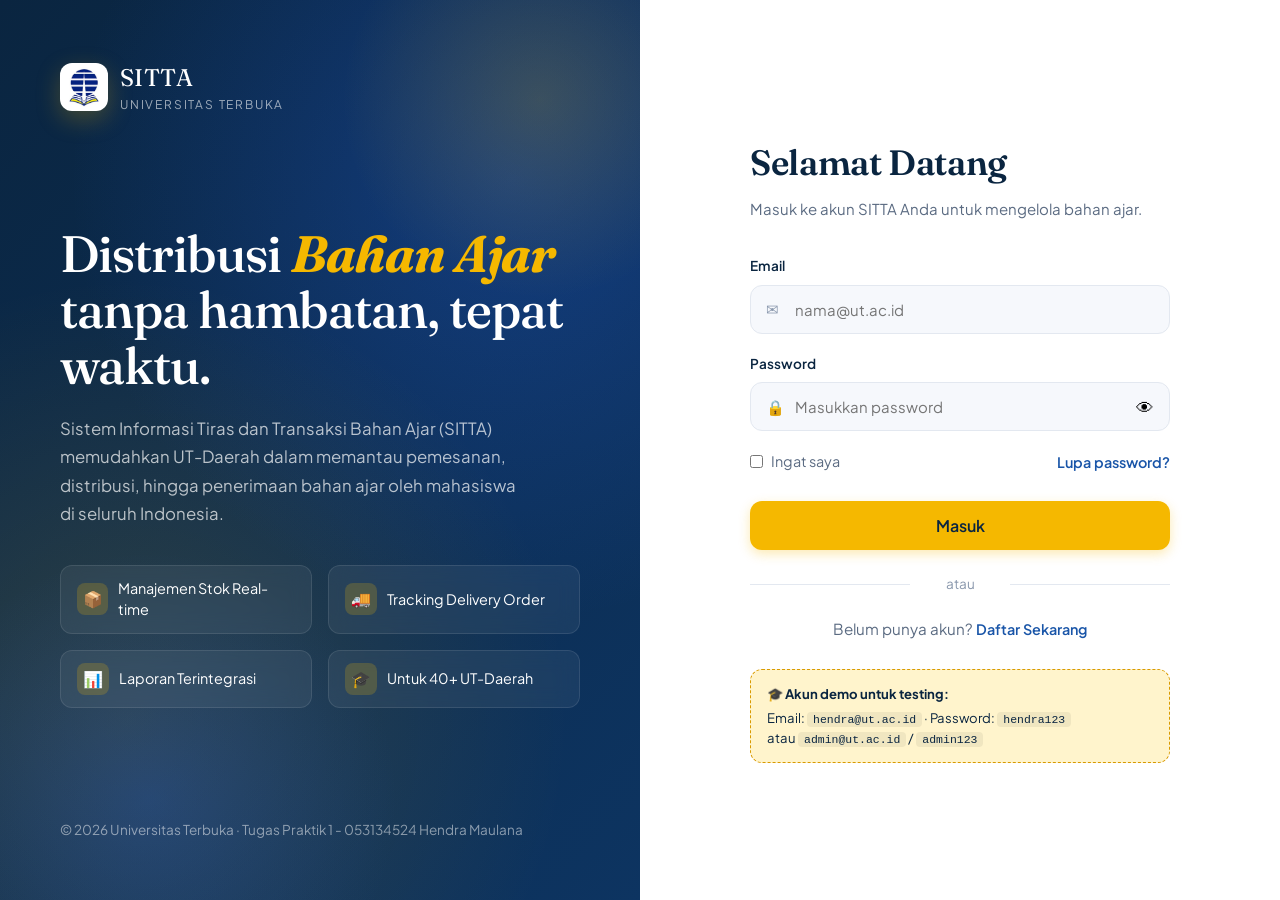
==== index.html @ 7a9d2120 "first commit" ====
<!DOCTYPE html>
<html lang="id">
<head>
  <meta charset="UTF-8" />
  <meta name="viewport" content="width=device-width, initial-scale=1.0" />
  <meta name="description" content="SITTA - Sistem Informasi Tiras dan Transaksi Bahan Ajar Universitas Terbuka" />
  <title>Masuk | SITTA - Universitas Terbuka</title>
  <link rel="stylesheet" href="css/style.css" />
</head>
<body class="login-page">

  <!-- Sisi kiri: branding & ilustrasi konseptual -->
  <aside class="login-left">
    <header class="brand">
      <div class="brand-mark"><img src="assets/logo-ut.png" alt="Logo UT" /></div>
      <div>
        <div class="brand-text">SITTA</div>
        <div class="brand-sub">Universitas Terbuka</div>
      </div>
    </header>

    <section class="hero-content">
      <h1>Distribusi <em>Bahan Ajar</em><br />tanpa hambatan, tepat waktu.</h1>
      <p>
        Sistem Informasi Tiras dan Transaksi Bahan Ajar (SITTA) memudahkan
        UT-Daerah dalam memantau pemesanan, distribusi, hingga penerimaan
        bahan ajar oleh mahasiswa di seluruh Indonesia.
      </p>

      <div class="hero-features">
        <div class="feature-pill">
          <div class="feature-ikon">📦</div>
          <span>Manajemen Stok Real-time</span>
        </div>
        <div class="feature-pill">
          <div class="feature-ikon">🚚</div>
          <span>Tracking Delivery Order</span>
        </div>
        <div class="feature-pill">
          <div class="feature-ikon">📊</div>
          <span>Laporan Terintegrasi</span>
        </div>
        <div class="feature-pill">
          <div class="feature-ikon">🎓</div>
          <span>Untuk 40+ UT-Daerah</span>
        </div>
      </div>
    </section>

    <footer class="login-footer">
      © 2026 Universitas Terbuka · Tugas Praktik 1 - 053134524 Hendra Maulana
    </footer>
  </aside>

  <!-- Sisi kanan: form login -->
  <main class="login-right">
    <div class="login-card">
      <h2>Selamat Datang</h2>
      <p class="subtitle">Masuk ke akun SITTA Anda untuk mengelola bahan ajar.</p>

      <form id="formLogin" novalidate>
        <div class="form-group">
          <label for="email">Email</label>
          <div class="input-wrap with-ikon">
            <span class="ikon-input">✉</span>
            <input type="email" id="email" name="email" placeholder="nama@ut.ac.id" autocomplete="email" />
          </div>
        </div>

        <div class="form-group">
          <label for="password">Password</label>
          <div class="input-wrap with-ikon">
            <span class="ikon-input">🔒</span>
            <input type="password" id="password" name="password" placeholder="Masukkan password" autocomplete="current-password" />
            <button type="button" class="toggle-pw" id="togglePassword" aria-label="Lihat password">👁</button>
          </div>
        </div>

        <div class="row-between">
          <label class="checkbox-wrap">
            <input type="checkbox" /> Ingat saya
          </label>
          <button type="button" class="link-text" id="btnLupa">Lupa password?</button>
        </div>

        <button type="submit" class="btn btn-primary btn-block btn-lg">Masuk</button>

        <div class="divider-text">atau</div>

        <p class="daftar-row">
          Belum punya akun?
          <button type="button" class="link-text" id="btnDaftar">Daftar Sekarang</button>
        </p>

        <div class="demo-info">
          <strong>🎓 Akun demo untuk testing:</strong>
          Email: <code>hendra@ut.ac.id</code> · Password: <code>hendra123</code><br />
          atau <code>admin@ut.ac.id</code> / <code>admin123</code>
        </div>
      </form>
    </div>
  </main>

  <!-- Modal Lupa Password -->
  <div class="modal" id="modalLupa" role="dialog" aria-modal="true">
    <div class="modal-content">
      <header class="modal-header">
        <h3>Reset Password</h3>
        <button class="modal-close" id="closeLupa" aria-label="Tutup">×</button>
      </header>
      <div class="modal-body">
        <p>Masukkan email akun Anda. Kami akan kirimkan tautan reset password ke email tersebut.</p>
        <form id="formLupa" novalidate>
          <div class="form-group">
            <label for="emailLupa">Email Terdaftar</label>
            <div class="input-wrap with-ikon">
              <span class="ikon-input">✉</span>
              <input type="email" id="emailLupa" placeholder="nama@ut.ac.id" />
            </div>
          </div>
          <div class="modal-actions">
            <button type="button" class="btn btn-outline" onclick="document.getElementById('modalLupa').classList.remove('active')">Batal</button>
            <button type="submit" class="btn btn-primary">Kirim Link Reset</button>
          </div>
        </form>
      </div>
    </div>
  </div>

  <!-- Modal Daftar -->
  <div class="modal" id="modalDaftar" role="dialog" aria-modal="true">
    <div class="modal-content">
      <header class="modal-header">
        <h3>Daftar Akun Baru</h3>
        <button class="modal-close" id="closeDaftar" aria-label="Tutup">×</button>
      </header>
      <div class="modal-body">
        <p>Lengkapi data berikut untuk membuat akun SITTA UT-Daerah.</p>
        <form id="formDaftar" novalidate>
          <div class="form-group">
            <label for="namaDaftar">Nama Lengkap</label>
            <div class="input-wrap with-ikon">
              <span class="ikon-input">👤</span>
              <input type="text" id="namaDaftar" placeholder="Nama lengkap petugas" />
            </div>
          </div>
          <div class="form-group">
            <label for="emailDaftar">Email</label>
            <div class="input-wrap with-ikon">
              <span class="ikon-input">✉</span>
              <input type="email" id="emailDaftar" placeholder="nama@ut.ac.id" />
            </div>
          </div>
          <div class="form-group">
            <label for="passwordDaftar">Password</label>
            <div class="input-wrap with-ikon">
              <span class="ikon-input">🔒</span>
              <input type="password" id="passwordDaftar" placeholder="Minimal 6 karakter" />
            </div>
          </div>
          <div class="form-group">
            <label for="confirmDaftar">Konfirmasi Password</label>
            <div class="input-wrap with-ikon">
              <span class="ikon-input">🔒</span>
              <input type="password" id="confirmDaftar" placeholder="Ulangi password" />
            </div>
          </div>
          <div class="modal-actions">
            <button type="button" class="btn btn-outline" onclick="document.getElementById('modalDaftar').classList.remove('active')">Batal</button>
            <button type="submit" class="btn btn-primary">Daftar</button>
          </div>
        </form>
      </div>
    </div>
  </div>

  <script src="js/data.js"></script>
  <script src="js/script.js"></script>
</body>
</html>
---- css/style.css ----
/* =========================================================
   style.css - SITTA Universitas Terbuka
   Tema: Modern Academic — Biru UT + Aksen Emas
   Versi: Compact / Clean / Mobile-Optimized
   ========================================================= */

@import url('https://fonts.googleapis.com/css2?family=Plus+Jakarta+Sans:wght@400;500;600;700;800&family=Fraunces:opsz,wght@9..144,500;9..144,700&display=swap');

:root {
  --ut-blue-900: #0a2540;
  --ut-blue-700: #0d3461;
  --ut-blue-600: #1955a8;
  --ut-blue-500: #2563eb;
  --ut-blue-100: #e0ecff;
  --ut-blue-50:  #f0f6ff;

  --ut-gold:     #f5b800;
  --ut-gold-dk:  #d99a00;
  --ut-gold-lt:  #fff4cc;

  --bg:          #f6f8fc;
  --surface:     #ffffff;
  --border:      #e3e8f0;
  --text:        #0a2540;
  --text-muted:  #5b6b82;
  --text-light:  #8a98ad;

  --success:     #10b981;
  --warning:     #f59e0b;
  --danger:      #ef4444;
  --purple:      #7c3aed;
  --teal:        #0d9488;

  --shadow-sm:   0 1px 3px rgba(10, 37, 64, 0.06);
  --shadow-md:   0 4px 16px rgba(10, 37, 64, 0.08);
  --shadow-lg:   0 12px 32px rgba(10, 37, 64, 0.12);

  --radius-sm:   8px;
  --radius-md:   12px;
  --radius-lg:   16px;
  --radius-xl:   24px;

  --font-display: 'Fraunces', Georgia, serif;
  --font-body:    'Plus Jakarta Sans', -apple-system, sans-serif;

  --safe-bottom: env(safe-area-inset-bottom, 0px);
  --safe-top:    env(safe-area-inset-top, 0px);
}

* { box-sizing: border-box; margin: 0; padding: 0; }
html { scroll-behavior: smooth; }
body {
  font-family: var(--font-body);
  color: var(--text);
  background: var(--bg);
  line-height: 1.5;
  font-size: 15px;
  -webkit-font-smoothing: antialiased;
}
button { font-family: inherit; cursor: pointer; border: none; background: none; }
input, select, textarea { font-family: inherit; font-size: inherit; }
a { color: var(--ut-blue-600); text-decoration: none; }
ul { list-style: none; }
code { font-family: 'JetBrains Mono', 'Courier New', monospace; font-size: 0.875em; }

/* =========================================================
   LOGIN
   ========================================================= */
.login-page {
  min-height: 100vh;
  display: grid;
  grid-template-columns: 1fr 1fr;
  background: var(--ut-blue-900);
}
.login-left {
  background:
    radial-gradient(circle at 20% 80%, rgba(245, 184, 0, 0.15), transparent 50%),
    radial-gradient(circle at 80% 20%, rgba(37, 99, 235, 0.3), transparent 50%),
    linear-gradient(135deg, var(--ut-blue-900) 0%, var(--ut-blue-700) 100%);
  color: white;
  padding: 60px;
  display: flex;
  flex-direction: column;
  justify-content: space-between;
  position: relative;
  overflow: hidden;
}
.login-left::before {
  content: ""; position: absolute;
  top: -100px; right: -100px;
  width: 400px; height: 400px;
  background: radial-gradient(circle, rgba(245,184,0,0.18), transparent 70%);
  border-radius: 50%;
}
.login-left::after {
  content: ""; position: absolute;
  bottom: -150px; left: -100px;
  width: 500px; height: 500px;
  background: radial-gradient(circle, rgba(37,99,235,0.25), transparent 70%);
  border-radius: 50%;
}
.brand { display: flex; align-items: center; gap: 12px; position: relative; z-index: 1; }
.brand-mark {
  width: 48px; height: 48px;
  background: white;
  border-radius: 12px;
  display: grid; place-items: center;
  padding: 4px;
  box-shadow: 0 8px 24px rgba(245, 184, 0, 0.25);
}
.brand-mark img, .brand-mark svg { width: 100%; height: 100%; display: block; }
.brand-text { font-family: var(--font-display); font-size: 1.5rem; letter-spacing: 0.02em; }
.brand-sub { font-size: 0.75rem; color: rgba(255,255,255,0.6); letter-spacing: 0.15em; text-transform: uppercase; }

.hero-content { position: relative; z-index: 1; }
.hero-content h1 {
  font-family: var(--font-display);
  font-size: clamp(2.2rem, 4vw, 3.5rem);
  font-weight: 500; line-height: 1.1;
  margin-bottom: 20px; letter-spacing: -0.02em;
}
.hero-content h1 em { font-style: italic; color: var(--ut-gold); font-weight: 700; }
.hero-content p {
  font-size: 1.05rem; color: rgba(255,255,255,0.7);
  max-width: 460px; line-height: 1.7;
}
.hero-features {
  display: grid; grid-template-columns: 1fr 1fr;
  gap: 16px; margin-top: 36px;
  position: relative; z-index: 1;
}
.feature-pill {
  display: flex; align-items: center; gap: 10px;
  padding: 12px 16px;
  background: rgba(255,255,255,0.06);
  border: 1px solid rgba(255,255,255,0.1);
  border-radius: var(--radius-md);
  backdrop-filter: blur(10px);
  font-size: 0.9rem;
}
.feature-pill .feature-ikon {
  width: 32px; height: 32px;
  background: rgba(245,184,0,0.2);
  border-radius: 8px;
  display: grid; place-items: center;
  font-size: 1rem;
}
.login-footer { font-size: 0.85rem; color: rgba(255,255,255,0.5); position: relative; z-index: 1; }

.login-right {
  background: var(--surface);
  display: flex; align-items: center; justify-content: center;
  padding: 60px 40px;
}
.login-card { width: 100%; max-width: 420px; }
.login-card h2 {
  font-family: var(--font-display);
  font-size: 2.2rem; font-weight: 600;
  letter-spacing: -0.01em; margin-bottom: 8px;
}
.login-card .subtitle { color: var(--text-muted); margin-bottom: 36px; }

.form-group { margin-bottom: 20px; }
.form-group label {
  display: block; font-size: 0.85rem; font-weight: 600;
  color: var(--text); margin-bottom: 8px;
}
.input-wrap { position: relative; }
.input-wrap input,
.input-wrap select,
.input-wrap textarea,
input[type="text"], input[type="email"], input[type="password"], input[type="number"], select {
  width: 100%;
  padding: 14px 16px;
  background: var(--bg);
  border: 1.5px solid var(--border);
  border-radius: var(--radius-md);
  color: var(--text);
  transition: all 0.2s;
}
.input-wrap input:focus,
input:focus, select:focus, textarea:focus {
  outline: none;
  border-color: var(--ut-blue-500);
  background: white;
  box-shadow: 0 0 0 4px rgba(37, 99, 235, 0.1);
}
.input-wrap .ikon-input {
  position: absolute; left: 16px; top: 50%;
  transform: translateY(-50%);
  color: var(--text-light); pointer-events: none;
}
.input-wrap.with-ikon input { padding-left: 44px; }
.input-wrap .toggle-pw {
  position: absolute; right: 12px; top: 50%;
  transform: translateY(-50%);
  background: none; border: none; cursor: pointer;
  font-size: 1.1rem; padding: 4px;
}

.row-between {
  display: flex; justify-content: space-between; align-items: center;
  margin-bottom: 28px;
}
.checkbox-wrap { display: flex; align-items: center; gap: 8px; font-size: 0.9rem; color: var(--text-muted); }
.link-text { font-size: 0.9rem; color: var(--ut-blue-600); font-weight: 600; }
.link-text:hover { text-decoration: underline; }

/* === Buttons === */
.btn {
  display: inline-flex; align-items: center; justify-content: center;
  gap: 8px;
  padding: 12px 24px;
  border-radius: var(--radius-md);
  font-weight: 600; font-size: 0.95rem;
  transition: all 0.2s;
  border: none; cursor: pointer;
}
.btn-primary {
  background: var(--ut-gold); color: var(--ut-blue-900);
  box-shadow: 0 4px 12px rgba(245, 184, 0, 0.3);
}
.btn-primary:hover {
  background: var(--ut-gold-dk);
  transform: translateY(-1px);
  box-shadow: 0 8px 20px rgba(245, 184, 0, 0.4);
}
.btn-secondary { background: var(--ut-blue-100); color: var(--ut-blue-700); }
.btn-secondary:hover { background: var(--ut-blue-50); }
.btn-outline {
  background: transparent; border: 1.5px solid var(--border); color: var(--text);
}
.btn-outline:hover { border-color: var(--ut-blue-500); color: var(--ut-blue-600); }
.btn-ghost { background: transparent; color: var(--text-muted); }
.btn-ghost:hover { color: var(--ut-blue-600); }
.btn-block { width: 100%; }
.btn-lg { padding: 14px 28px; font-size: 1rem; }
.btn-danger {
  background: var(--danger); color: white;
  box-shadow: 0 4px 12px rgba(239, 68, 68, 0.3);
}
.btn-danger:hover {
  background: #dc2626;
  transform: translateY(-1px);
  box-shadow: 0 8px 20px rgba(239, 68, 68, 0.4);
}

.divider-text {
  text-align: center; margin: 24px 0; position: relative;
  color: var(--text-light); font-size: 0.85rem;
}
.divider-text::before, .divider-text::after {
  content: ""; position: absolute; top: 50%;
  width: 38%; height: 1px; background: var(--border);
}
.divider-text::before { left: 0; }
.divider-text::after { right: 0; }
.daftar-row { text-align: center; color: var(--text-muted); font-size: 0.95rem; }

.demo-info {
  margin-top: 28px; padding: 14px 16px;
  background: var(--ut-gold-lt);
  border: 1px dashed var(--ut-gold-dk);
  border-radius: var(--radius-md);
  font-size: 0.82rem; color: var(--ut-blue-900);
}
.demo-info strong { display: block; margin-bottom: 4px; }
.demo-info code { background: rgba(0,0,0,0.06); padding: 1px 6px; border-radius: 4px; }

/* =========================================================
   MODAL
   ========================================================= */
.modal {
  position: fixed; inset: 0;
  background: rgba(10, 37, 64, 0.55);
  backdrop-filter: blur(4px);
  display: none;
  align-items: center; justify-content: center;
  z-index: 9999; padding: 20px;
}
.modal.active { display: flex; animation: fadeIn 0.2s ease; }
.modal-content {
  background: white;
  border-radius: var(--radius-lg);
  max-width: 480px; width: 100%;
  max-height: 90vh; overflow-y: auto;
  box-shadow: var(--shadow-lg);
  animation: slideUp 0.3s ease;
}
.modal-stok { max-width: 560px; }
.modal-header {
  padding: 24px 28px 0;
  display: flex; justify-content: space-between; align-items: flex-start;
}
.modal-header h3 { font-family: var(--font-display); font-size: 1.5rem; font-weight: 600; }
.modal-close {
  width: 32px; height: 32px;
  border-radius: 8px;
  background: var(--bg);
  display: grid; place-items: center;
  color: var(--text-muted); font-size: 1.2rem;
}
.modal-close:hover { background: var(--danger); color: white; }
.modal-body { padding: 16px 28px 28px; }
.modal-body p { color: var(--text-muted); margin-bottom: 20px; }

@keyframes fadeIn { from { opacity: 0; } to { opacity: 1; } }
@keyframes slideUp {
  from { transform: translateY(20px); opacity: 0; }
  to { transform: translateY(0); opacity: 1; }
}

/* === Dialog kustom === */
.dialog-kustom {
  display: flex;
  opacity: 0; pointer-events: none;
  transition: opacity 0.2s ease;
}
.dialog-kustom.show { opacity: 1; pointer-events: auto; }
.dialog-card {
  max-width: 420px; width: 100%;
  padding: 32px 28px 24px; text-align: center;
  border-radius: var(--radius-lg);
  transform: scale(0.92);
  transition: transform 0.25s cubic-bezier(0.34, 1.56, 0.64, 1);
}
.dialog-kustom.show .dialog-card { transform: scale(1); }

.dialog-ikon {
  width: 72px; height: 72px;
  border-radius: 50%;
  margin: 0 auto 18px;
  display: grid; place-items: center;
  font-size: 2rem; font-weight: 700;
  font-family: var(--font-display);
  position: relative;
  animation: dialogIkonPulse 0.4s ease;
}
@keyframes dialogIkonPulse {
  0% { transform: scale(0); }
  60% { transform: scale(1.15); }
  100% { transform: scale(1); }
}
.dialog-ikon::after {
  content: ""; position: absolute; inset: -8px;
  border-radius: 50%;
  border: 2px solid currentColor;
  opacity: 0.2;
  animation: dialogRing 1.5s ease infinite;
}
@keyframes dialogRing {
  0%, 100% { transform: scale(1); opacity: 0.2; }
  50% { transform: scale(1.1); opacity: 0; }
}
.dialog-error   { background: linear-gradient(135deg, #fee2e2, #fecaca); color: var(--danger); }
.dialog-success { background: linear-gradient(135deg, #d1fae5, #a7f3d0); color: var(--success); }
.dialog-warning { background: linear-gradient(135deg, var(--ut-gold-lt), #fde68a); color: var(--ut-gold-dk); }
.dialog-danger  { background: linear-gradient(135deg, #fee2e2, #fecaca); color: var(--danger); }
.dialog-info    { background: linear-gradient(135deg, var(--ut-blue-50), var(--ut-blue-100)); color: var(--ut-blue-600); }

.dialog-judul {
  font-family: var(--font-display);
  font-size: 1.5rem; font-weight: 600;
  color: var(--text); margin-bottom: 8px;
}
.dialog-pesan { color: var(--text-muted); font-size: 0.95rem; line-height: 1.6; margin-bottom: 24px; }
.dialog-actions { display: flex; gap: 10px; justify-content: center; }
.dialog-actions .btn { min-width: 110px; }

/* === Toast === */
#toast-container {
  position: fixed; top: 24px; right: 24px;
  z-index: 99999;
  display: flex; flex-direction: column; gap: 10px;
}
.toast {
  display: flex; align-items: center; gap: 12px;
  background: white;
  padding: 14px 20px;
  border-radius: var(--radius-md);
  box-shadow: var(--shadow-lg);
  border-left: 4px solid var(--ut-blue-500);
  min-width: 280px; max-width: 380px;
  transform: translateX(120%);
  transition: transform 0.3s cubic-bezier(0.34, 1.56, 0.64, 1);
}
.toast.show { transform: translateX(0); }
.toast-success { border-left-color: var(--success); }
.toast-error { border-left-color: var(--danger); }
.toast-icon {
  width: 28px; height: 28px;
  border-radius: 50%;
  display: grid; place-items: center;
  font-weight: bold; flex-shrink: 0;
}
.toast-success .toast-icon { background: rgba(16, 185, 129, 0.15); color: var(--success); }
.toast-error   .toast-icon { background: rgba(239, 68, 68, 0.15); color: var(--danger); }
.toast-info    .toast-icon { background: var(--ut-blue-100); color: var(--ut-blue-600); }
.toast-msg { font-size: 0.9rem; color: var(--text); }

/* =========================================================
   LAYOUT
   ========================================================= */
.app-shell { min-height: 100vh; display: flex; flex-direction: column; }

.navbar {
  background: var(--ut-blue-900); color: white;
  position: sticky; top: 0; z-index: 100;
  box-shadow: var(--shadow-md);
}
.navbar-inner {
  max-width: 1280px; margin: 0 auto;
  padding: 0 24px;
  display: flex; align-items: center; justify-content: space-between;
  height: 60px;
}
.nav-left { display: flex; align-items: center; gap: 32px; }
.nav-brand {
  display: flex; align-items: center; gap: 10px;
  font-family: var(--font-display);
  font-weight: 600; font-size: 1.15rem; color: white;
}
.nav-brand .brand-mark {
  width: 34px; height: 34px;
  border-radius: 8px; background: white;
  padding: 3px; box-shadow: none;
}
.nav-menu { display: flex; gap: 4px; }
.nav-link {
  display: inline-flex; align-items: center; gap: 6px;
  padding: 8px 14px;
  border-radius: 8px;
  color: rgba(255,255,255,0.85);
  font-size: 0.9rem; font-weight: 500;
  transition: all 0.2s; position: relative; cursor: pointer;
}
.nav-link:hover { background: rgba(255,255,255,0.08); color: white; }
.nav-link.active {
  background: var(--ut-gold);
  color: var(--ut-blue-900);
  font-weight: 600;
}

.dropdown { position: relative; }
.dropdown-menu {
  position: absolute; top: calc(100% + 8px); left: 0;
  background: white; color: var(--text);
  border-radius: var(--radius-md);
  min-width: 240px;
  box-shadow: var(--shadow-lg);
  padding: 6px;
  display: none; z-index: 100;
}
.dropdown.active .dropdown-menu { display: block; animation: slideUp 0.2s ease; }
.dropdown-menu a {
  display: flex; align-items: center; gap: 10px;
  padding: 10px 14px;
  border-radius: 8px; color: var(--text); font-size: 0.9rem;
}
.dropdown-menu a:hover { background: var(--ut-blue-50); color: var(--ut-blue-600); }

.nav-right { display: flex; align-items: center; gap: 12px; }
.nav-user {
  display: flex; align-items: center; gap: 10px;
  padding: 5px 12px 5px 5px;
  background: rgba(255,255,255,0.06);
  border-radius: 999px;
}
.nav-avatar {
  width: 30px; height: 30px;
  background: var(--ut-gold); color: var(--ut-blue-900);
  border-radius: 50%;
  display: grid; place-items: center;
  font-weight: 700; font-size: 0.82rem;
}
.btn-logout {
  background: rgba(239, 68, 68, 0.15);
  color: #fca5a5;
  padding: 7px 14px;
  border-radius: 8px;
  font-size: 0.85rem; font-weight: 600;
}
.btn-logout:hover { background: var(--danger); color: white; }

.nav-user-meta { display: flex; flex-direction: column; line-height: 1.2; }
.nav-user-name {
  font-size: 0.82rem; font-weight: 600;
  max-width: 160px;
  white-space: nowrap; overflow: hidden; text-overflow: ellipsis;
}
.nav-user-role {
  font-size: 0.68rem;
  color: rgba(255,255,255,0.55);
  letter-spacing: 0.03em;
  max-width: 160px;
  white-space: nowrap; overflow: hidden; text-overflow: ellipsis;
}

/* === Mobile topbar === */
.mobile-topbar {
  display: none;
  position: sticky; top: 0; z-index: 100;
  background: var(--ut-blue-900); color: white;
  padding: calc(10px + var(--safe-top)) 16px 10px;
  align-items: center; justify-content: space-between;
  box-shadow: var(--shadow-md);
}
.mobile-brand {
  display: flex; align-items: center; gap: 10px;
  color: white;
  font-family: var(--font-display);
  font-weight: 600; font-size: 1.05rem;
}
.mobile-brand .brand-mark {
  width: 30px; height: 30px;
  border-radius: 8px;
  padding: 3px; box-shadow: none;
}
.mobile-avatar-btn {
  width: 36px; height: 36px;
  border-radius: 50%;
  padding: 0; background: transparent;
  display: grid; place-items: center;
}
.mobile-avatar-btn .nav-avatar {
  width: 36px; height: 36px;
  font-size: 0.9rem;
  border: 2px solid rgba(255,255,255,0.2);
}

/* === Main content === */
.main-content {
  max-width: 1280px;
  margin: 0 auto;
  padding: 24px 24px 32px;
  width: 100%;
  flex: 1;
}

/* =========================================================
   DASHBOARD COMPACT — single page, no scroll on desktop
   ========================================================= */
.dashboard-compact {
  padding: 20px 24px 16px;
  display: flex;
  flex-direction: column;
  gap: 18px;
}

/* Hero compact */
.hero-compact {
  display: flex;
  align-items: flex-end;
  justify-content: space-between;
  gap: 20px;
  flex-wrap: wrap;
}
.hero-info { flex: 1; min-width: 0; }
.greeting-pill {
  display: inline-flex; align-items: center; gap: 6px;
  padding: 5px 12px;
  background: linear-gradient(135deg, var(--ut-gold-lt), #fde68a);
  color: var(--ut-gold-dk);
  border-radius: 999px;
  font-size: 0.78rem; font-weight: 600;
  border: 1px solid rgba(217, 154, 0, 0.2);
  margin-bottom: 8px;
}
.hero-info h1 {
  font-family: var(--font-display);
  font-size: clamp(1.6rem, 2.6vw, 2.1rem);
  font-weight: 600;
  letter-spacing: -0.02em;
  line-height: 1.15;
  margin-bottom: 4px;
  color: var(--ut-blue-900);
}
.hero-info h1 .wave {
  display: inline-block;
  animation: wave 2.5s ease-in-out infinite;
  transform-origin: 70% 70%;
}
@keyframes wave {
  0%, 60%, 100% { transform: rotate(0deg); }
  10%, 30% { transform: rotate(14deg); }
  20% { transform: rotate(-8deg); }
  40% { transform: rotate(10deg); }
  50% { transform: rotate(-4deg); }
}
.hero-sub { color: var(--text-muted); font-size: 0.9rem; }

.hero-clock {
  display: inline-flex; align-items: center; gap: 8px;
  padding: 8px 14px;
  background: white;
  border: 1px solid var(--border);
  border-radius: 999px;
  font-size: 0.82rem;
  color: var(--text-muted);
  white-space: nowrap;
  box-shadow: var(--shadow-sm);
}
.jam-tgl { font-weight: 500; }
.jam-jam {
  font-weight: 700;
  color: var(--ut-blue-700);
  font-variant-numeric: tabular-nums;
  font-size: 0.9rem;
}

/* === Stat row: 4 kompak horizontal === */
.stat-row {
  display: grid;
  grid-template-columns: repeat(4, 1fr);
  gap: 14px;
}
.stat-row-3 { grid-template-columns: repeat(3, 1fr); }

.stat-mini {
  background: white;
  border: 1px solid var(--border);
  border-radius: var(--radius-md);
  padding: 14px 16px;
  display: flex;
  align-items: center;
  gap: 12px;
  transition: all 0.2s ease;
  position: relative;
  overflow: hidden;
}
.stat-mini:hover {
  transform: translateY(-2px);
  box-shadow: var(--shadow-md);
  border-color: transparent;
}
.stat-mini-icon {
  width: 40px; height: 40px;
  border-radius: 10px;
  display: grid; place-items: center;
  font-size: 1.15rem;
  flex-shrink: 0;
}
.stat-mini-icon.blue   { background: var(--ut-blue-100); color: var(--ut-blue-600); }
.stat-mini-icon.gold   { background: var(--ut-gold-lt); color: var(--ut-gold-dk); }
.stat-mini-icon.green  { background: rgba(16, 185, 129, 0.15); color: var(--success); }
.stat-mini-icon.purple { background: rgba(124, 58, 237, 0.12); color: var(--purple); }
.stat-mini-icon.red    { background: rgba(239, 68, 68, 0.12); color: var(--danger); }
.stat-mini-icon.teal   { background: rgba(13, 148, 136, 0.12); color: var(--teal); }

.stat-mini-body { flex: 1; min-width: 0; }
.stat-mini-label {
  font-size: 0.72rem;
  text-transform: uppercase;
  letter-spacing: 0.06em;
  color: var(--text-muted);
  font-weight: 600;
  margin-bottom: 2px;
}
.stat-mini-value {
  font-family: var(--font-display);
  font-size: 1.6rem;
  font-weight: 700;
  color: var(--ut-blue-900);
  letter-spacing: -0.02em;
  line-height: 1;
}

/* === Section head === */
.menu-section { display: flex; flex-direction: column; gap: 12px; }
.section-head {
  display: flex;
  align-items: baseline;
  justify-content: space-between;
  gap: 12px; flex-wrap: wrap;
}
.section-title {
  font-family: var(--font-display);
  font-size: 1.2rem;
  font-weight: 600;
  letter-spacing: -0.01em;
  color: var(--ut-blue-900);
}
.section-sub { color: var(--text-muted); font-size: 0.85rem; }

/* === Menu tiles: 5 kolom kompak === */
.menu-row {
  display: grid;
  grid-template-columns: repeat(5, 1fr);
  gap: 12px;
}
.menu-tile {
  background: white;
  border: 1px solid var(--border);
  border-radius: var(--radius-md);
  padding: 16px 14px;
  display: flex;
  flex-direction: column;
  gap: 8px;
  text-align: left;
  transition: all 0.25s ease;
  position: relative;
  overflow: hidden;
  color: var(--text);
}
.menu-tile::before {
  content: "";
  position: absolute;
  top: 0; left: 0;
  width: 100%; height: 3px;
  background: linear-gradient(90deg, var(--ut-blue-500), var(--ut-blue-700));
  transform: scaleX(0);
  transform-origin: left;
  transition: transform 0.3s ease;
}
.menu-tile:hover {
  transform: translateY(-3px);
  border-color: transparent;
  box-shadow: var(--shadow-lg);
}
.menu-tile:hover::before { transform: scaleX(1); }

.menu-tile-icon {
  width: 38px; height: 38px;
  border-radius: 10px;
  display: grid; place-items: center;
  font-size: 1.1rem;
  background: linear-gradient(135deg, var(--ut-blue-500), var(--ut-blue-700));
  color: white;
  box-shadow: 0 4px 10px rgba(37, 99, 235, 0.2);
  transition: transform 0.25s ease;
}
.menu-tile:hover .menu-tile-icon { transform: scale(1.05) rotate(-3deg); }
.menu-tile-icon.blue   { background: linear-gradient(135deg, var(--ut-blue-500), var(--ut-blue-700)); }
.menu-tile-icon.gold   { background: linear-gradient(135deg, var(--ut-gold), var(--ut-gold-dk)); color: var(--ut-blue-900); box-shadow: 0 4px 10px rgba(245, 184, 0, 0.25); }
.menu-tile-icon.green  { background: linear-gradient(135deg, #34d399, var(--success)); box-shadow: 0 4px 10px rgba(16, 185, 129, 0.2); }
.menu-tile-icon.purple { background: linear-gradient(135deg, #a78bfa, var(--purple)); box-shadow: 0 4px 10px rgba(124, 58, 237, 0.2); }
.menu-tile-icon.teal   { background: linear-gradient(135deg, #2dd4bf, var(--teal)); box-shadow: 0 4px 10px rgba(13, 148, 136, 0.2); }

.menu-tile-title {
  font-family: var(--font-display);
  font-size: 0.95rem;
  font-weight: 600;
  color: var(--ut-blue-900);
  line-height: 1.25;
}
.menu-tile-desc {
  color: var(--text-muted);
  font-size: 0.78rem;
  line-height: 1.45;
}

/* === Footer compact === */
.footer-compact {
  padding: 12px 24px;
  text-align: center;
  font-size: 0.78rem;
  color: var(--text-muted);
  border-top: 1px solid var(--border);
  background: white;
}
.footer-compact strong { color: var(--ut-blue-700); }

/* Lock dashboard ke 100vh supaya no-scroll di desktop */
body.page-dashboard { overflow: hidden; }
body.page-dashboard .app-shell {
  height: 100vh;
  display: flex;
  flex-direction: column;
}
body.page-dashboard .main-content {
  flex: 1;
  overflow: auto;
}

/* =========================================================
   PAGE HEADER (slim untuk halaman lain)
   ========================================================= */
.page-header { margin-bottom: 20px; }
.page-header h1 {
  font-family: var(--font-display);
  font-size: clamp(1.5rem, 2.8vw, 2rem);
  font-weight: 600;
  letter-spacing: -0.02em;
  line-height: 1.15;
  margin-bottom: 4px;
  color: var(--ut-blue-900);
}
.page-header h1 .greeting-em {
  color: var(--ut-gold-dk);
  font-style: italic;
}
.page-header .page-sub { color: var(--text-muted); font-size: 0.92rem; }
.page-header-slim { margin-bottom: 18px; }

/* =========================================================
   BOTTOM NAVIGATION
   ========================================================= */
.bottom-nav {
  display: none;
  position: fixed;
  bottom: 0; left: 0; right: 0;
  background: white;
  border-top: 1px solid var(--border);
  padding: 6px 4px calc(6px + var(--safe-bottom));
  z-index: 90;
  box-shadow: 0 -4px 16px rgba(10, 37, 64, 0.08);
}
.bottom-nav-item {
  flex: 1;
  display: flex;
  flex-direction: column;
  align-items: center;
  justify-content: center;
  gap: 2px;
  padding: 6px 4px;
  color: var(--text-muted);
  font-size: 0.68rem;
  font-weight: 600;
  background: transparent;
  border: none;
  cursor: pointer;
  text-decoration: none;
  border-radius: 10px;
  transition: all 0.2s ease;
  position: relative;
}
.bottom-nav-item .bn-ikon {
  font-size: 1.25rem;
  line-height: 1;
  transition: transform 0.2s ease;
}
.bottom-nav-item .bn-label { letter-spacing: 0.01em; white-space: nowrap; }
.bottom-nav-item:active { background: var(--ut-blue-50); }
.bottom-nav-item.active { color: var(--ut-blue-700); }
.bottom-nav-item.active .bn-ikon { transform: translateY(-2px) scale(1.1); }
.bottom-nav-item.active::before {
  content: "";
  position: absolute;
  top: -6px;
  left: 50%;
  transform: translateX(-50%);
  width: 24px; height: 3px;
  background: var(--ut-gold);
  border-radius: 0 0 4px 4px;
}

/* =========================================================
   MOBILE PROFILE SHEET
   ========================================================= */
.mobile-sheet {
  position: fixed; inset: 0;
  background: rgba(10, 37, 64, 0.55);
  backdrop-filter: blur(4px);
  display: none;
  align-items: flex-end;
  justify-content: center;
  z-index: 9998;
  animation: fadeIn 0.2s ease;
}
.mobile-sheet.active { display: flex; }
.mobile-sheet-content {
  background: white;
  width: 100%;
  max-width: 480px;
  border-radius: var(--radius-xl) var(--radius-xl) 0 0;
  padding: 12px 24px calc(28px + var(--safe-bottom));
  animation: sheetUp 0.3s cubic-bezier(0.34, 1.4, 0.64, 1);
}
@keyframes sheetUp {
  from { transform: translateY(100%); }
  to { transform: translateY(0); }
}
.sheet-handle {
  width: 40px; height: 4px;
  border-radius: 2px;
  background: var(--border);
  margin: 0 auto 20px;
}
.sheet-user {
  display: flex; align-items: center; gap: 14px;
  padding: 16px;
  background: var(--bg);
  border-radius: var(--radius-md);
  margin-bottom: 16px;
}
.sheet-avatar {
  width: 48px !important;
  height: 48px !important;
  font-size: 1.1rem !important;
}
.sheet-name { font-weight: 700; font-size: 1.05rem; color: var(--ut-blue-900); }
.sheet-role { font-size: 0.82rem; color: var(--text-muted); margin-top: 2px; }
.mobile-sheet .btn-block { margin-top: 8px; }

/* =========================================================
   HALAMAN TRACKING
   ========================================================= */
.tracking-form {
  background: white;
  border-radius: var(--radius-lg);
  padding: 24px;
  border: 1px solid var(--border);
  margin-bottom: 22px;
}
.tracking-form h2 { font-family: var(--font-display); font-size: 1.2rem; margin-bottom: 4px; }
.tracking-form .form-hint { color: var(--text-muted); font-size: 0.88rem; margin-bottom: 16px; }
.cari-row { display: flex; gap: 12px; align-items: stretch; }
.cari-row .input-wrap { flex: 1; }
.cari-row .btn { white-space: nowrap; padding-left: 28px; padding-right: 28px; }

.chips-row {
  display: flex; gap: 8px; flex-wrap: wrap;
  margin-top: 14px; align-items: center;
}
.chips-label { font-size: 0.84rem; color: var(--text-muted); }
.chip-do {
  padding: 6px 12px;
  background: var(--ut-blue-50); color: var(--ut-blue-700);
  border-radius: 999px;
  font-size: 0.8rem; font-weight: 600;
  cursor: pointer;
  border: 1px solid var(--ut-blue-100);
  transition: all 0.2s;
  font-family: 'JetBrains Mono', monospace;
}
.chip-do:hover { background: var(--ut-blue-500); color: white; }

.card-tracking {
  background: white;
  border-radius: var(--radius-lg);
  border: 1px solid var(--border);
  overflow: hidden;
}
.tracking-header {
  padding: 22px 26px;
  background: linear-gradient(135deg, var(--ut-blue-700), var(--ut-blue-900));
  color: white;
  display: flex;
  justify-content: space-between;
  align-items: flex-start;
  gap: 16px;
}
.tracking-header h3 { font-family: var(--font-display); font-size: 1.3rem; margin-bottom: 4px; }
.tracking-header .muted { color: rgba(255,255,255,0.7); font-size: 0.82rem; }

.badge {
  padding: 5px 12px;
  border-radius: 999px;
  font-size: 0.72rem; font-weight: 700;
  text-transform: uppercase; letter-spacing: 0.05em;
  white-space: nowrap;
}
.badge-success  { background: var(--success); color: white; }
.badge-progress { background: var(--ut-gold); color: var(--ut-blue-900); }
.badge-pending  { background: var(--warning); color: white; }

.progress-wrap { padding: 16px 26px; border-top: 1px solid var(--border); }
.progress-label { display: flex; justify-content: space-between; margin-bottom: 8px; font-size: 0.85rem; color: var(--text-muted); }
.progress-bar { height: 9px; background: var(--border); border-radius: 999px; overflow: hidden; }
.progress-fill {
  height: 100%;
  background: linear-gradient(90deg, var(--ut-gold-dk), var(--ut-gold));
  border-radius: 999px;
  animation: progressLoad 1s ease;
  box-shadow: 0 0 12px rgba(245, 184, 0, 0.5);
}
@keyframes progressLoad { from { width: 0; } }

.detail-grid {
  padding: 22px 26px;
  display: grid;
  grid-template-columns: repeat(auto-fit, minmax(170px, 1fr));
  gap: 18px;
  border-top: 1px solid var(--border);
  border-bottom: 1px solid var(--border);
}
.detail-item { display: flex; flex-direction: column; gap: 4px; }
.detail-label {
  font-size: 0.74rem;
  text-transform: uppercase; letter-spacing: 0.08em;
  color: var(--text-muted); font-weight: 600;
}
.detail-value { font-size: 0.95rem; font-weight: 600; color: var(--text); }
.detail-value.harga {
  color: var(--ut-blue-700);
  font-family: var(--font-display);
  font-size: 1.1rem;
}

.timeline { padding: 0 26px 26px; position: relative; }
.timeline li { display: flex; gap: 16px; padding-bottom: 16px; position: relative; }
.timeline li:not(:last-child)::before {
  content: ""; position: absolute; left: 7px; top: 18px; bottom: 0;
  width: 2px; background: var(--border);
}
.timeline-dot {
  width: 16px; height: 16px;
  border-radius: 50%;
  background: var(--border);
  border: 3px solid white;
  box-shadow: 0 0 0 1px var(--border);
  flex-shrink: 0; margin-top: 4px;
  position: relative; z-index: 1;
}
.timeline li.aktif .timeline-dot {
  background: var(--ut-gold);
  box-shadow: 0 0 0 1px var(--ut-gold-dk), 0 0 0 5px rgba(245, 184, 0, 0.2);
}
.timeline-content { flex: 1; }
.timeline-ket { font-weight: 600; font-size: 0.9rem; margin-bottom: 2px; }
.timeline-tgl {
  font-size: 0.8rem;
  color: var(--text-muted);
  font-family: 'JetBrains Mono', monospace;
}

.empty-state {
  background: white;
  border-radius: var(--radius-lg);
  padding: 40px 24px;
  text-align: center;
  border: 2px dashed var(--border);
}
.empty-ikon { font-size: 2.6rem; margin-bottom: 10px; opacity: 0.6; }
.empty-state h3 { font-family: var(--font-display); font-size: 1.25rem; margin-bottom: 6px; }
.empty-state p { color: var(--text-muted); margin-bottom: 4px; }
.empty-state .muted { font-size: 0.85rem; color: var(--text-light); }

/* Tracking section title (override) */
#hasilTracking .section-title {
  padding: 22px 26px 14px;
  font-size: 0.92rem;
  text-transform: uppercase;
  letter-spacing: 0.1em;
  color: var(--text-muted);
  font-weight: 700;
  font-family: var(--font-body);
}

/* =========================================================
   HALAMAN STOK
   ========================================================= */
.toolbar {
  display: flex;
  flex-wrap: wrap;
  gap: 12px;
  align-items: center;
  margin-top: 10px;
  margin-bottom: 16px;
  background: white;
  padding: 14px;
  border-radius: var(--radius-md);
  border: 1px solid var(--border);
}
.toolbar .search-wrap {
  flex: 1 1 280px;
  min-width: 0;
  position: relative;
}
.toolbar .search-wrap input {
  padding-left: 40px;
  padding-top: 11px;
  padding-bottom: 11px;
}
.toolbar .search-wrap .ikon-search {
  position: absolute; left: 14px; top: 50%;
  transform: translateY(-50%); color: var(--text-light);
}
.toolbar select {
  padding: 11px 14px;
  width: auto;
  min-width: 160px;
  flex: 0 0 auto;
}
.toolbar .btn-primary {
  padding: 11px 20px;
  white-space: nowrap;
  flex: 0 0 auto;
}

.tabel-wrap {
  background: white;
  border-radius: var(--radius-md);
  border: 1px solid var(--border);
  overflow: hidden;
}
.tabel-stok { width: 100%; border-collapse: collapse; font-size: 0.9rem; }
.tabel-stok thead { background: var(--ut-blue-50); }
.tabel-stok th {
  padding: 12px 14px;
  text-align: left;
  font-size: 0.74rem;
  text-transform: uppercase;
  letter-spacing: 0.06em;
  color: var(--ut-blue-700);
  font-weight: 700;
  border-bottom: 2px solid var(--ut-blue-100);
}
.tabel-stok td { padding: 12px 14px; border-bottom: 1px solid var(--border); vertical-align: middle; }
.tabel-stok tbody tr { transition: background 0.15s; }
.tabel-stok tbody tr:hover { background: var(--ut-blue-50); }
.tabel-stok tbody tr:last-child td { border-bottom: none; }
.tabel-stok code {
  background: var(--bg); padding: 3px 8px; border-radius: 4px;
  color: var(--ut-blue-700); font-weight: 600; font-size: 0.8rem;
}
.tabel-stok .nama-barang { font-weight: 600; }
.text-center { text-align: center; }
.text-right { text-align: right; }

.tag-jenis {
  display: inline-block;
  padding: 3px 9px;
  background: var(--ut-blue-100); color: var(--ut-blue-700);
  border-radius: 999px;
  font-size: 0.72rem; font-weight: 700; letter-spacing: 0.04em;
}
.badge-stok {
  display: inline-block;
  padding: 4px 11px;
  border-radius: 6px;
  font-weight: 700;
  font-variant-numeric: tabular-nums;
  min-width: 56px; text-align: center;
}
.stok-tinggi { background: rgba(16, 185, 129, 0.15); color: var(--success); }
.stok-sedang { background: rgba(245, 158, 11, 0.15); color: var(--warning); }
.stok-rendah { background: rgba(239, 68, 68, 0.15); color: var(--danger); }

.cover-cell { width: 56px; padding: 6px 8px !important; }
.cover-mini {
  width: 40px; height: 56px;
  object-fit: cover;
  border-radius: 6px;
  display: block;
  box-shadow: 0 2px 6px rgba(10, 37, 64, 0.15);
  border: 1px solid var(--border);
  background: var(--bg);
}
.cover-fallback {
  width: 40px; height: 56px;
  border-radius: 6px;
  background: var(--ut-blue-50); color: var(--ut-blue-600);
  display: grid; place-items: center;
  font-size: 1.3rem;
  border: 1px solid var(--border);
}

.btn-icon {
  width: 30px; height: 30px;
  border-radius: 8px;
  background: var(--bg);
  display: inline-grid; place-items: center;
  margin: 0 1px;
  transition: all 0.15s; font-size: 0.9rem;
}
.btn-edit:hover { background: var(--ut-blue-500); color: white; }
.btn-hapus:hover { background: var(--danger); color: white; }

.empty-row { text-align: center; padding: 36px !important; color: var(--text-light); }

.form-row { display: grid; grid-template-columns: 1fr 1fr; gap: 12px; margin-bottom: 16px; }
.modal-actions {
  display: flex; gap: 10px; justify-content: flex-end; margin-top: 8px;
}

/* =========================================================
   FOOTER (untuk halaman non-dashboard, varian sederhana)
   ========================================================= */
.footer {
  background: var(--ut-blue-900);
  color: rgba(255,255,255,0.6);
  padding: 20px;
  text-align: center;
  font-size: 0.82rem;
  margin-top: auto;
}
.footer strong { color: var(--ut-gold); }

/* =========================================================
   RESPONSIVE — TABLET
   ========================================================= */
@media (max-width: 1100px) {
  .menu-row { grid-template-columns: repeat(3, 1fr); }
  body.page-dashboard { overflow: auto; }
  body.page-dashboard .app-shell { height: auto; }
  body.page-dashboard .main-content { overflow: visible; }
}

/* =========================================================
   RESPONSIVE — MOBILE
   ========================================================= */
@media (max-width: 900px) {
  .login-page { grid-template-columns: 1fr; }
  .login-left { padding: 40px 30px; min-height: auto; }
  .hero-content h1 { font-size: 2rem; }
  .hero-features { grid-template-columns: 1fr; }

  /* Sembunyikan navbar desktop, tampilkan mobile */
  .navbar { display: none; }
  .mobile-topbar { display: flex; }
  .bottom-nav { display: flex; }
  .footer, .footer-compact { display: none; }

  .main-content {
    padding: 18px 16px;
    padding-bottom: calc(78px + var(--safe-bottom));
  }
  .dashboard-compact {
    padding: 16px 16px calc(78px + var(--safe-bottom));
    gap: 16px;
  }

  /* Hero compact mobile */
  .hero-compact {
    align-items: flex-start;
    flex-direction: column;
    gap: 12px;
  }
  .hero-clock { align-self: stretch; justify-content: center; }
  .hero-info h1 { font-size: 1.5rem; }
  .hero-sub { font-size: 0.86rem; }

  /* Stat: 2x2 grid */
  .stat-row, .stat-row-3 {
    grid-template-columns: repeat(2, 1fr);
    gap: 10px;
  }
  .stat-mini { padding: 12px; gap: 10px; }
  .stat-mini-icon { width: 36px; height: 36px; font-size: 1rem; }
  .stat-mini-label { font-size: 0.66rem; }
  .stat-mini-value { font-size: 1.35rem; }

  /* Menu: 2 kolom */
  .menu-row { grid-template-columns: repeat(2, 1fr); gap: 10px; }
  .menu-tile { padding: 14px 12px; }
  .menu-tile-icon { width: 36px; height: 36px; font-size: 1rem; }
  .menu-tile-title { font-size: 0.88rem; }
  .menu-tile-desc { font-size: 0.74rem; }

  /* Page header */
  .page-header h1 { font-size: 1.4rem; }
  .page-header .page-sub { font-size: 0.85rem; }

  /* Tracking */
  .tracking-form { padding: 18px; }
  .cari-row { flex-direction: column; }
  .tracking-header { padding: 18px 20px; flex-direction: column; align-items: stretch; }
  .progress-wrap, .detail-grid, .timeline { padding-left: 20px; padding-right: 20px; }
  .detail-grid { padding: 18px 20px; gap: 14px; }
  #hasilTracking .section-title { padding-left: 20px; padding-right: 20px; }

  /* Stok: scrollable horizontal */
  .form-row { grid-template-columns: 1fr; }
  .toolbar { padding: 12px; gap: 10px; }
  .toolbar .search-wrap { min-width: 100%; flex-basis: 100%; }
  .toolbar select { flex: 1; min-width: 0; }
  .toolbar .btn-primary { flex: 1; }

  /* Toast */
  #toast-container {
    top: auto;
    bottom: calc(78px + var(--safe-bottom));
    right: 12px; left: 12px;
  }
  .toast { min-width: 0; max-width: 100%; }
}

@media (max-width: 480px) {
  .hero-info h1 { font-size: 1.35rem; }
  .greeting-pill { font-size: 0.74rem; padding: 4px 11px; }
  .hero-clock { font-size: 0.78rem; padding: 7px 12px; }
  .stat-mini-value { font-size: 1.25rem; }

  .login-right { padding: 30px 24px; }

  /* Stok: scroll horizontal supaya tabel utuh */
  .tabel-wrap { overflow-x: auto; -webkit-overflow-scrolling: touch; }
  .tabel-stok { min-width: 700px; font-size: 0.8rem; }
  .tabel-stok th, .tabel-stok td { padding: 10px 8px; }

  .bottom-nav-item { font-size: 0.62rem; }
  .bottom-nav-item .bn-ikon { font-size: 1.15rem; }

  .modal { padding: 12px; }
  .modal-content { max-height: 92vh; }
  .modal-header, .modal-body { padding-left: 20px; padding-right: 20px; }
}
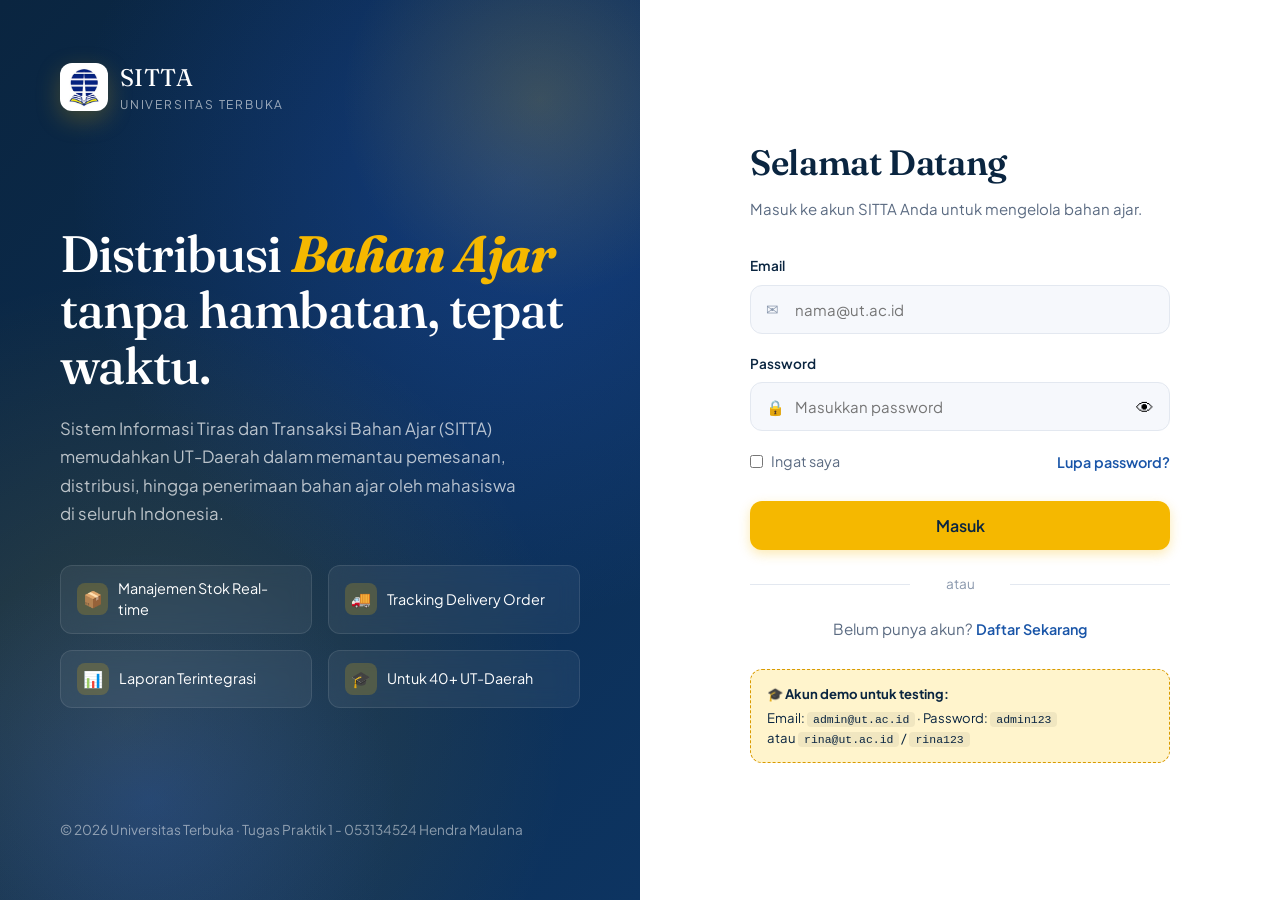
==== commit d8eb0b74: "change layout for mobile" ====
--- a/index.html
+++ b/index.html
@@ -55,6 +55,15 @@
   <!-- Sisi kanan: form login -->
   <main class="login-right">
     <div class="login-card">
+      <!-- Branding kompak (hanya tampil di mobile) -->
+      <div class="login-card-mobile-brand">
+        <span class="brand-mark"><img src="assets/logo-ut.png" alt="Logo UT" /></span>
+        <div>
+          <div class="brand-text">SITTA</div>
+          <div class="brand-sub">Universitas Terbuka</div>
+        </div>
+      </div>
+
       <h2>Selamat Datang</h2>
       <p class="subtitle">Masuk ke akun SITTA Anda untuk mengelola bahan ajar.</p>
 
@@ -94,8 +103,8 @@
 
         <div class="demo-info">
           <strong>🎓 Akun demo untuk testing:</strong>
-          Email: <code>hendra@ut.ac.id</code> · Password: <code>hendra123</code><br />
-          atau <code>admin@ut.ac.id</code> / <code>admin123</code>
+          Email: <code>admin@ut.ac.id</code> · Password: <code>admin123</code><br />
+          atau <code>rina@ut.ac.id</code> / <code>rina123</code>
         </div>
       </form>
     </div>
@@ -177,4 +186,4 @@
   <script src="js/data.js"></script>
   <script src="js/script.js"></script>
 </body>
-</html>
+</html>
--- a/css/style.css
+++ b/css/style.css
@@ -159,6 +159,9 @@
   letter-spacing: -0.01em; margin-bottom: 8px;
 }
 .login-card .subtitle { color: var(--text-muted); margin-bottom: 36px; }
+
+/* Branding mini di dalam form login — hanya tampil di mobile */
+.login-card-mobile-brand { display: none; }
 
 .form-group { margin-bottom: 20px; }
 .form-group label {
@@ -1045,7 +1048,6 @@
   flex-wrap: wrap;
   gap: 12px;
   align-items: center;
-  margin-top: 10px;
   margin-bottom: 16px;
   background: white;
   padding: 14px;
@@ -1191,10 +1193,59 @@
    RESPONSIVE — MOBILE
    ========================================================= */
 @media (max-width: 900px) {
-  .login-page { grid-template-columns: 1fr; }
-  .login-left { padding: 40px 30px; min-height: auto; }
-  .hero-content h1 { font-size: 2rem; }
-  .hero-features { grid-template-columns: 1fr; }
+  /* Login: sembunyikan panel kiri, form full screen, no scroll */
+  .login-page {
+    grid-template-columns: 1fr;
+    min-height: 100vh;
+    background: var(--surface);
+  }
+  .login-left { display: none; }
+  .login-right {
+    padding: 24px 22px calc(24px + var(--safe-bottom));
+    min-height: 100vh;
+    align-items: center;
+  }
+  .login-card { max-width: 100%; }
+  /* Branding kompak di atas form */
+  .login-card-mobile-brand {
+    display: flex;
+    align-items: center;
+    gap: 10px;
+    margin-bottom: 20px;
+    padding-bottom: 16px;
+    border-bottom: 1px solid var(--border);
+  }
+  .login-card-mobile-brand .brand-mark {
+    width: 40px; height: 40px;
+    border-radius: 10px;
+    box-shadow: 0 4px 12px rgba(245, 184, 0, 0.2);
+  }
+  .login-card-mobile-brand .brand-text {
+    font-family: var(--font-display);
+    font-size: 1.2rem;
+    font-weight: 700;
+    color: var(--ut-blue-900);
+    letter-spacing: 0.02em;
+  }
+  .login-card-mobile-brand .brand-sub {
+    font-size: 0.65rem;
+    color: var(--text-muted);
+    letter-spacing: 0.12em;
+    text-transform: uppercase;
+  }
+  /* Kompak: kurangi margin agar tidak perlu scroll */
+  .login-card h2 { font-size: 1.6rem; margin-bottom: 4px; }
+  .login-card .subtitle { margin-bottom: 22px; font-size: 0.9rem; }
+  .form-group { margin-bottom: 14px; }
+  .input-wrap input,
+  input[type="text"], input[type="email"], input[type="password"], input[type="number"], select {
+    padding: 12px 14px;
+  }
+  .input-wrap.with-ikon input { padding-left: 40px; }
+  .row-between { margin-bottom: 18px; }
+  .btn-lg { padding: 12px 24px; }
+  .divider-text { margin: 16px 0; }
+  .demo-info { margin-top: 18px; padding: 12px 14px; font-size: 0.78rem; }
 
   /* Sembunyikan navbar desktop, tampilkan mobile */
   .navbar { display: none; }
@@ -1285,4 +1336,4 @@
   .modal { padding: 12px; }
   .modal-content { max-height: 92vh; }
   .modal-header, .modal-body { padding-left: 20px; padding-right: 20px; }
-}
+}
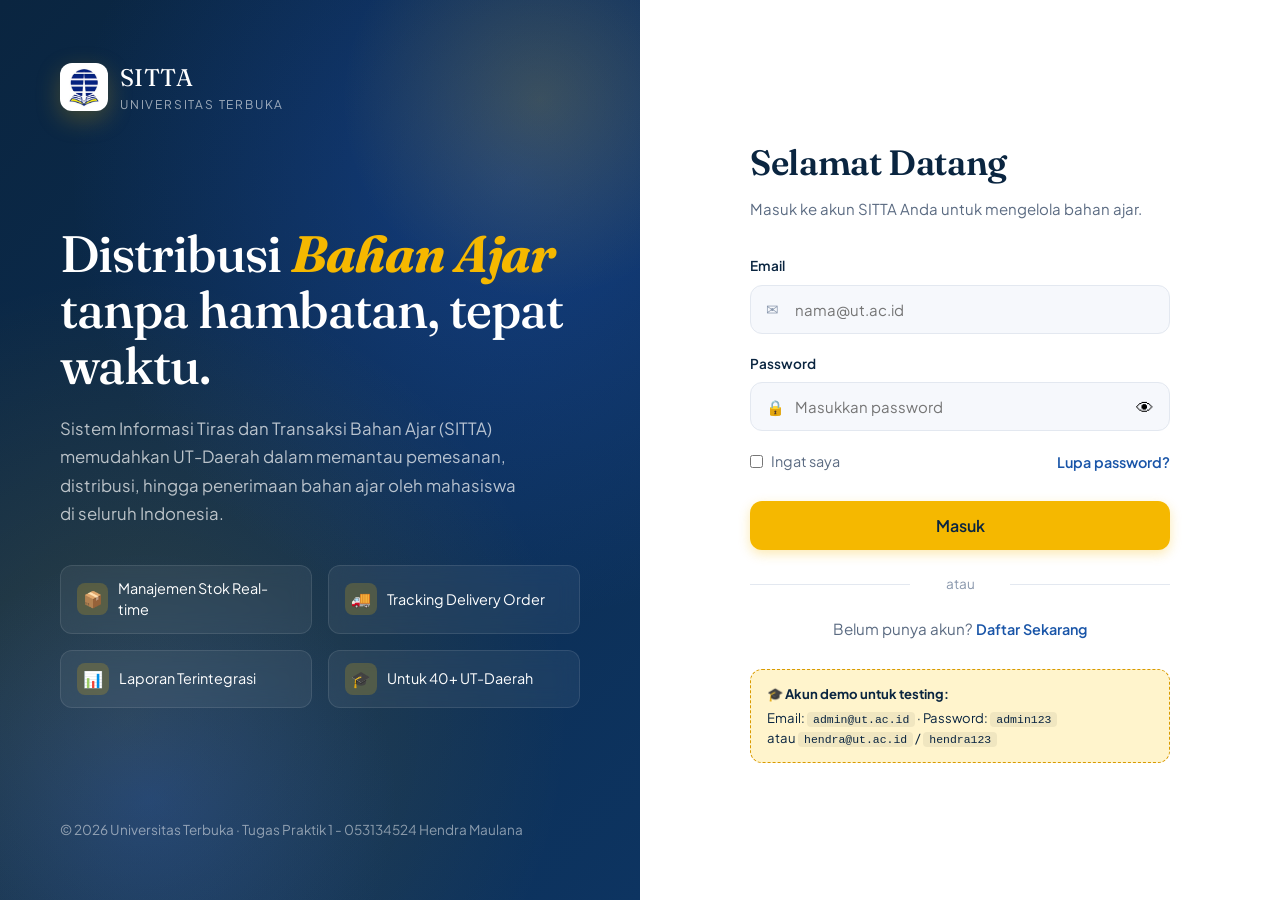
==== commit b80c40bf: "change name demo" ====
--- a/index.html
+++ b/index.html
@@ -104,7 +104,7 @@
         <div class="demo-info">
           <strong>🎓 Akun demo untuk testing:</strong>
           Email: <code>admin@ut.ac.id</code> · Password: <code>admin123</code><br />
-          atau <code>rina@ut.ac.id</code> / <code>rina123</code>
+          atau <code>hendra@ut.ac.id</code> / <code>hendra123</code>
         </div>
       </form>
     </div>
